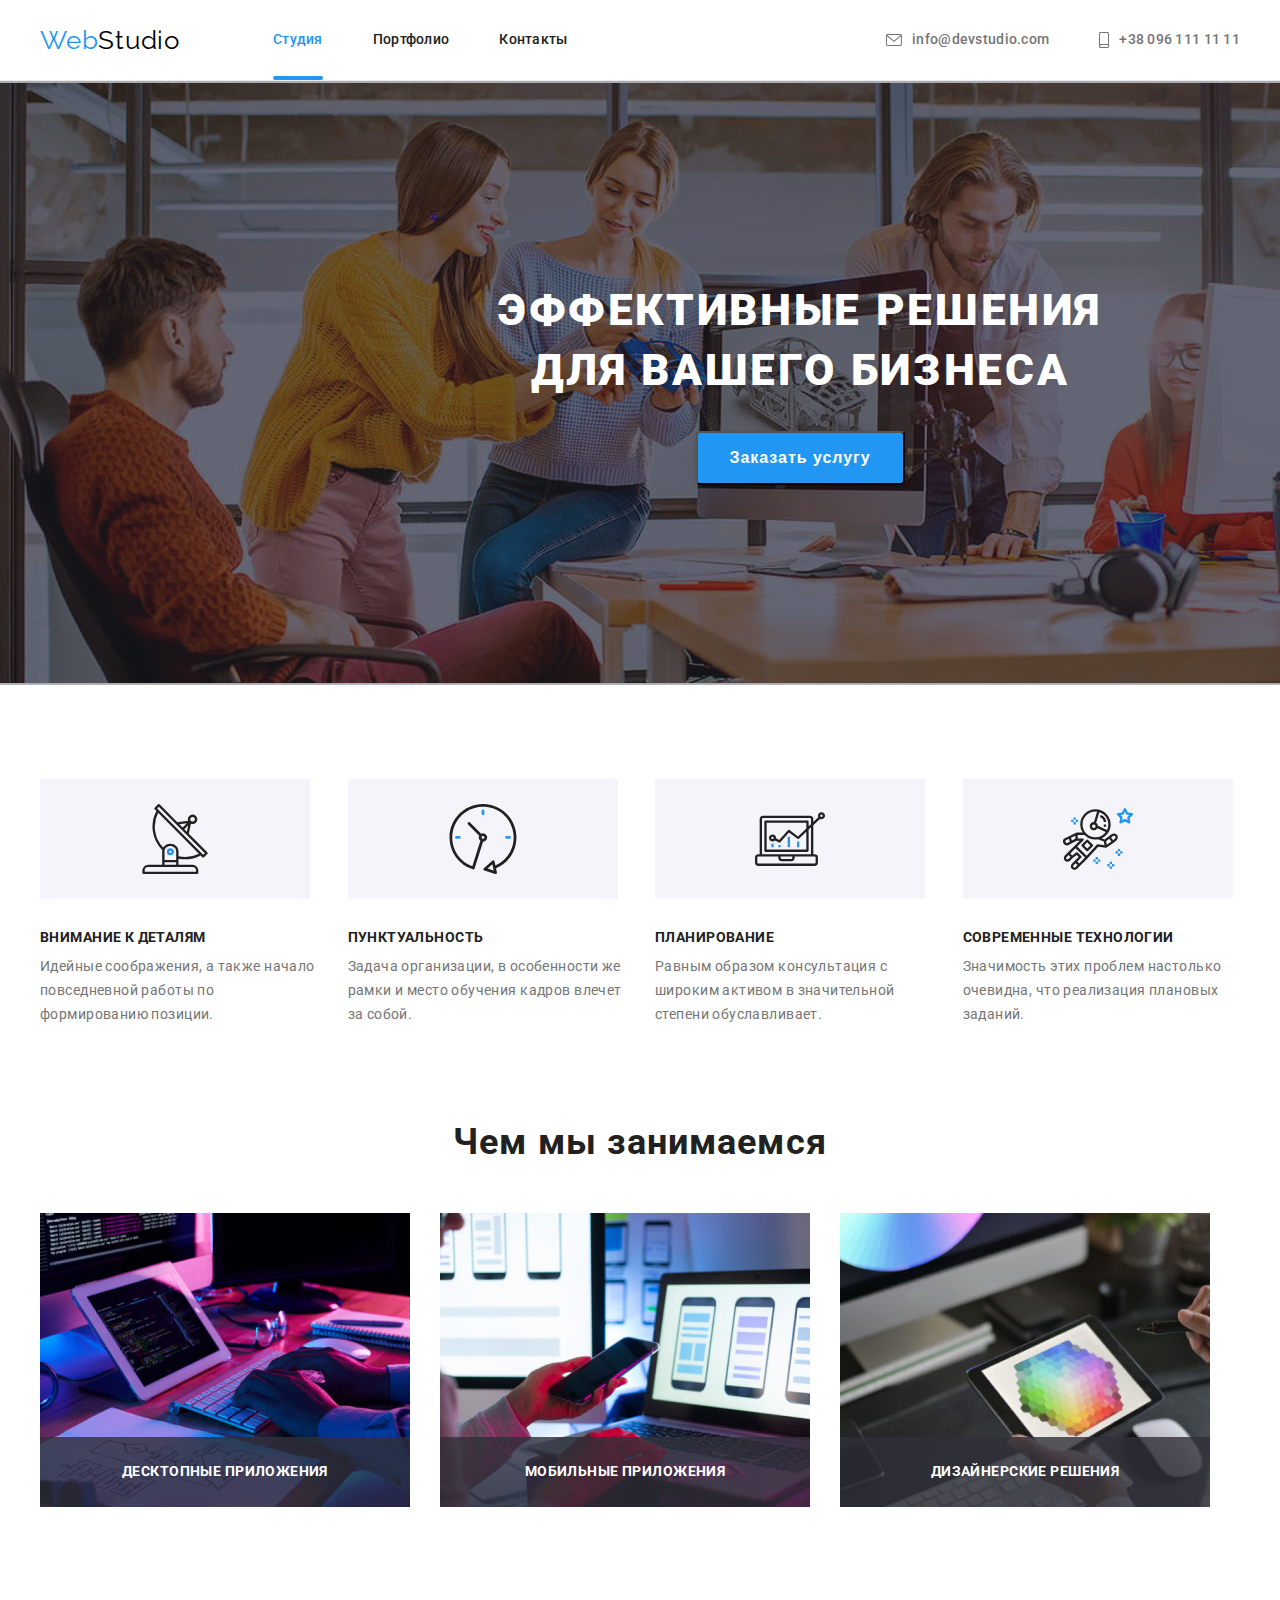
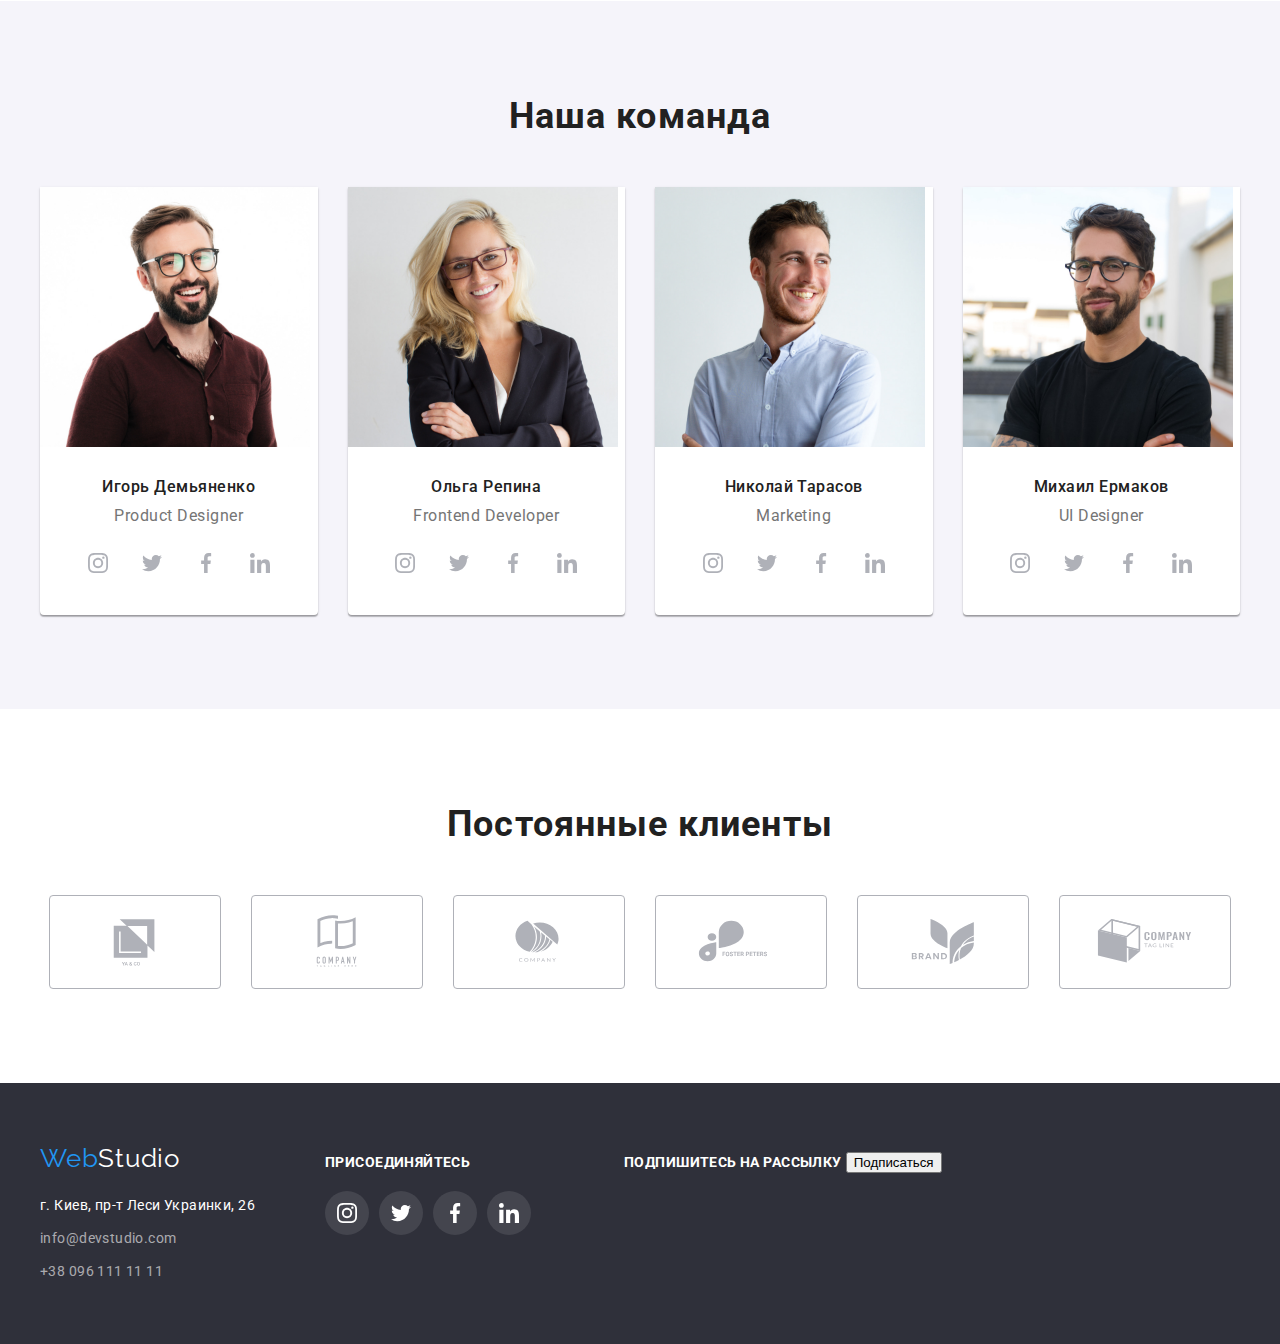
==== index.html @ 495a9220 "Initial commit" ====
<!DOCTYPE html>
<html lang="ru">
  <head>
    <meta charset="UTF-8" />
    <meta http-equiv="X-UA-Compatible" content="IE=edge" />
    <meta name="viewport" content="width=device-width, initial-scale=1.0" />
    <title>WebStudio</title>
    <link rel="preconnect" href="https://fonts.googleapis.com" />
    <link rel="preconnect" href="https://fonts.gstatic.com" crossorigin />
    <link
      href="https://fonts.googleapis.com/css2?family=Raleway:wght@700&family=Roboto:wght@400;500;700;900&display=swap"
      rel="stylesheet"
    />
    <link
      rel="stylesheet"
      href="https://cdnjs.cloudflare.com/ajax/libs/modern-normalize/1.1.0/modern-normalize.min.css"
      integrity="sha512-wpPYUAdjBVSE4KJnH1VR1HeZfpl1ub8YT/NKx4PuQ5NmX2tKuGu6U/JRp5y+Y8XG2tV+wKQpNHVUX03MfMFn9Q=="
      crossorigin="anonymous"
      referrerpolicy="no-referrer"
    />
    <link rel="stylesheet" href="./css/styles.css" />
  </head>

  <body class="body data-page">
    <header class="header">
      <div class="conteiner header-conteiner">
        <a href="" class="header-logo"
          ><span class="first-logo">Web</span>Studio</a
        >
        <nav class="header-nav">
          <ul class="site-list">
            <li class="header-item">
              <a class="nav-item--active current" href="">Студия</a>
            </li>
            <li class="header-item">
              <a class="nav-item" href="./portfolio.html">Портфолио</a>
            </li>
            <li class="header-item">
              <a class="nav-item" href="">Контакты</a>
            </li>
          </ul>
        </nav>
        <ul class="contacts">
          <li class="item">
            <a class="link-mail" href="mailto:info@devstudio.com"
              ><svg class="mail-icons" width="16" height="12">
                <use href="./images/icons.svg#mail"></use>
              </svg>
              info@devstudio.com
            </a>
          </li>
          <li class="item">
            <a class="link-tel" href="tel:+380961111111">
              <svg class="tel-icons" width="10" height="16">
                <use href="./images/icons.svg#smartphone"></use>
              </svg>
              +38 096 111 11 11
            </a>
          </li>
        </ul>
      </div>
    </header>
    <main>
      <!-- Hero -->
      <section class="section-hero">
        <div class="conteiner conteiner-hero">
          <h1 class="hero-title">Эффективные решения для вашего бизнеса</h1>
          <button data-modal-open class="hero-btn" type="button">
            Заказать услугу
          </button>
        </div>
      </section>
      <!-- Features -->
      <section class="features">
        <div class="conteiner">
          <ul class="features-list">
            <li class="features-item">
              <div class="conteiner-icons">
                <svg class="features-icons" width="70" height="70">
                  <use href="./images/icons.svg#antenna"></use>
                </svg>
              </div>
              <h3 class="features-titie">Внимание к деталям</h3>
              <p class="features-txt">
                Идейные соображения, а также начало повседневной работы по
                формированию позиции.
              </p>
            </li>
            <li class="features-item">
              <div class="conteiner-icons">
                <svg class="features-icons" width="70" height="70">
                  <use href="./images/icons.svg#clock"></use>
                </svg>
              </div>
              <h3 class="features-titie">Пунктуальность</h3>
              <p class="features-txt">
                Задача организации, в особенности же рамки и место обучения
                кадров влечет за собой.
              </p>
            </li>
            <li class="features-item">
              <div class="conteiner-icons">
                <svg class="features-icons" width="70" height="70">
                  <use href="./images/icons.svg#diagram"></use>
                </svg>
              </div>
              <h3 class="features-titie">Планирование</h3>
              <p class="features-txt">
                Равным образом консультация с широким активом в значительной
                степени обуславливает.
              </p>
            </li>
            <li class="features-item">
              <div class="conteiner-icons">
                <svg class="features-icons" width="70" height="70">
                  <use href="./images/icons.svg#astronaut"></use>
                </svg>
              </div>
              <h3 class="features-titie">Современные технологии</h3>
              <p class="features-txt">
                Значимость этих проблем настолько очевидна, что реализация
                плановых заданий.
              </p>
            </li>
          </ul>
        </div>
      </section>
      <!-- Specialization -->
      <section class="specialization">
        <div class="conteiner">
          <h2 class="specialization-title">Чем мы занимаемся</h2>
          <ul class="specialization-list">
            <li class="specialization-item">
              <img
                src="./images/specialization/box-1sq.jpg"
                alt="работа за компьютером"
                width="370"
                height="294"
              />
              <h3 class="special-name">ДЕСКТОПНЫЕ ПРИЛОЖЕНИЯ</h3>
            </li>
            <li class="specialization-item">
              <img
                src="./images/specialization/box-2sq.jpg"
                alt="работа с телефоном"
                width="370"
                height="294"
              />
              <h3 class="special-name">МОБИЛЬНЫЕ ПРИЛОЖЕНИЯ</h3>
            </li>
            <li class="specialization-item">
              <img
                src="./images/specialization/box-3sq.jpg"
                alt="работа с планшетом"
                width="370"
                height="294"
              />
              <h3 class="special-name">ДИЗАЙНЕРСКИЕ РЕШЕНИЯ</h3>
            </li>
          </ul>
        </div>
      </section>
      <!-- Section team -->
      <section class="team">
        <div class="conteiner">
          <h2 class="team-title">Наша команда</h2>
          <ul class="team-list">
            <li class="team-item">
              <img
                src="./images/team/img-1sq.jpg"
                alt="Игорь Демьяненко"
                width="270"
                height="260"
              />
              <div class="card-name">
                <h3 class="team-caption">Игорь Демьяненко</h3>
                <p class="team-txt" lang="en">Product Designer</p>
                <ul class="icons-list">
                  <li>
                    <a
                      class="icons-link"
                      href=""
                      target="_blank"
                      rel="noopener noreferrer"
                      aria-label="instagram"
                    >
                      <svg class="social-icons" width="20" height="20">
                        <use href="./images/icons.svg#instagram"></use>
                      </svg>
                    </a>
                  </li>
                  <li>
                    <a
                      class="icons-link"
                      href=""
                      target="_blank"
                      rel="noopener noreferrer"
                      aria-label="twitter"
                    >
                      <svg class="social-icons" width="20" height="20">
                        <use href="./images/icons.svg#twitter"></use>
                      </svg>
                    </a>
                  </li>
                  <li>
                    <a
                      class="icons-link"
                      href=""
                      target="_blank"
                      rel="noopener noreferrer"
                      aria-label="facebook"
                    >
                      <svg class="social-icons" width="20" height="20">
                        <use href="./images/icons.svg#facebook"></use>
                      </svg>
                    </a>
                  </li>
                  <li>
                    <a
                      class="icons-link"
                      href=""
                      target="_blank"
                      rel="noopener noreferrer"
                      aria-label="linkedin"
                    >
                      <svg class="social-icons" width="20" height="20">
                        <use href="./images/icons.svg#linkedin"></use>
                      </svg>
                    </a>
                  </li>
                </ul>
              </div>
            </li>
            <li class="team-item">
              <img
                src="./images/team/img-2sq.jpg"
                alt="Ольга Репина"
                width="270"
                height="260"
              />
              <div class="card-name">
                <h3 class="team-caption">Ольга Репина</h3>
                <p class="team-txt" lang="en">Frontend Developer</p>
                <ul class="icons-list">
                  <li>
                    <a
                      class="icons-link"
                      href=""
                      target="_blank"
                      rel="noopener noreferrer"
                      aria-label="instagram"
                    >
                      <svg class="social-icons" width="20" height="20">
                        <use href="./images/icons.svg#instagram"></use>
                      </svg>
                    </a>
                  </li>
                  <li>
                    <a
                      class="icons-link"
                      href=""
                      target="_blank"
                      rel="noopener noreferrer"
                      aria-label="twitter"
                    >
                      <svg class="social-icons" width="20" height="20">
                        <use href="./images/icons.svg#twitter"></use>
                      </svg>
                    </a>
                  </li>
                  <li>
                    <a
                      class="icons-link"
                      href=""
                      target="_blank"
                      rel="noopener noreferrer"
                      aria-label="facebook"
                    >
                      <svg class="social-icons" width="20" height="20">
                        <use href="./images/icons.svg#facebook"></use>
                      </svg>
                    </a>
                  </li>
                  <li>
                    <a
                      class="icons-link"
                      href=""
                      target="_blank"
                      rel="noopener noreferrer"
                      aria-label="linkedin"
                    >
                      <svg class="social-icons" width="20" height="20">
                        <use href="./images/icons.svg#linkedin"></use>
                      </svg>
                    </a>
                  </li>
                </ul>
              </div>
            </li>
            <li class="team-item">
              <img
                src="./images/team/img-3sq.jpg"
                alt="Николай Тарасов"
                width="270"
                height="260"
              />
              <div class="card-name">
                <h3 class="team-caption">Николай Тарасов</h3>
                <p class="team-txt" lang="en">Marketing</p>
                <ul class="icons-list">
                  <li>
                    <a
                      class="icons-link"
                      href=""
                      target="_blank"
                      rel="noopener noreferrer"
                      aria-label="instagram"
                    >
                      <svg class="social-icons" width="20" height="20">
                        <use href="./images/icons.svg#instagram"></use>
                      </svg>
                    </a>
                  </li>
                  <li>
                    <a
                      class="icons-link"
                      href=""
                      target="_blank"
                      rel="noopener noreferrer"
                      aria-label="twitter"
                    >
                      <svg class="social-icons" width="20" height="20">
                        <use href="./images/icons.svg#twitter"></use>
                      </svg>
                    </a>
                  </li>
                  <li>
                    <a
                      class="icons-link"
                      href=""
                      target="_blank"
                      rel="noopener noreferrer"
                      aria-label="facebook"
                    >
                      <svg class="social-icons" width="20" height="20">
                        <use href="./images/icons.svg#facebook"></use>
                      </svg>
                    </a>
                  </li>
                  <li>
                    <a
                      class="icons-link"
                      href=""
                      target="_blank"
                      rel="noopener noreferrer"
                      aria-label="linkedin"
                    >
                      <svg class="social-icons" width="20" height="20">
                        <use href="./images/icons.svg#linkedin"></use>
                      </svg>
                    </a>
                  </li>
                </ul>
              </div>
            </li>
            <li class="team-item">
              <img
                src="./images/team/img-4sq.jpg"
                alt="Михаил Ермаков"
                width="270"
                height="260"
              />
              <div class="card-name">
                <h3 class="team-caption">Михаил Ермаков</h3>
                <p class="team-txt" lang="en">UI Designer</p>
                <ul class="icons-list">
                  <li>
                    <a
                      class="icons-link"
                      href=""
                      target="_blank"
                      rel="noopener noreferrer"
                      aria-label="instagram"
                    >
                      <svg class="social-icons" width="20" height="20">
                        <use href="./images/icons.svg#instagram"></use>
                      </svg>
                    </a>
                  </li>
                  <li>
                    <a
                      class="icons-link"
                      href=""
                      target="_blank"
                      rel="noopener noreferrer"
                      aria-label="twitter"
                    >
                      <svg class="social-icons" width="20" height="20">
                        <use href="./images/icons.svg#twitter"></use>
                      </svg>
                    </a>
                  </li>
                  <li>
                    <a
                      class="icons-link"
                      href=""
                      target="_blank"
                      rel="noopener noreferrer"
                      aria-label="facebook"
                    >
                      <svg class="social-icons" width="20" height="20">
                        <use href="./images/icons.svg#facebook"></use>
                      </svg>
                    </a>
                  </li>
                  <li>
                    <a
                      class="icons-link"
                      href=""
                      target="_blank"
                      rel="noopener noreferrer"
                      aria-label="linkedin"
                    >
                      <svg class="social-icons" width="20" height="20">
                        <use href="./images/icons.svg#linkedin"></use>
                      </svg>
                    </a>
                  </li>
                </ul>
              </div>
            </li>
          </ul>
        </div>
      </section>
      <!-- Section clients -->
      <section class="clients">
        <div class="conteiner">
          <h2 class="clients-title">Постоянные клиенты</h2>
          <ul class="clients-list">
            <li class="clients-item">
              <a
                class="clients-link"
                href=""
                target="_blank"
                rel="noopener noreferrer"
                aria-label="YA & CO"
              >
                <svg class="clients-icons" width="106" height="60">
                  <use href="./images/icons.svg#logo-1"></use>
                </svg>
              </a>
            </li>
            <li class="clients-item">
              <a
                class="clients-link"
                href=""
                target="_blank"
                rel="noopener noreferrer"
                aria-label="TAGLINE HERE"
              >
                <svg class="clients-icons" width="106" height="60">
                  <use href="./images/icons.svg#logo-2"></use>
                </svg>
              </a>
            </li>
            <li class="clients-item">
              <a
                class="clients-link"
                href=""
                target="_blank"
                rel="noopener noreferrer"
                aria-label="COMPANY"
              >
                <svg class="clients-icons" width="106" height="60">
                  <use href="./images/icons.svg#logo-3"></use>
                </svg>
              </a>
            </li>
            <li class="clients-item">
              <a
                class="clients-link"
                href=""
                target="_blank"
                rel="noopener noreferrer"
                aria-label="FOSTER PETERS"
              >
                <svg class="clients-icons" width="106" height="60">
                  <use href="./images/icons.svg#logo-4"></use>
                </svg>
              </a>
            </li>
            <li class="clients-item">
              <a
                class="clients-link"
                href=""
                target="_blank"
                rel="noopener noreferrer"
                aria-label="BRAND"
              >
                <svg class="clients-icons" width="106" height="60">
                  <use href="./images/icons.svg#logo-5"></use>
                </svg>
              </a>
            </li>
            <li class="clients-item">
              <a
                class="clients-link"
                href=""
                target="_blank"
                rel="noopener noreferrer"
                aria-label="TAG LINE"
              >
                <svg class="clients-icons" width="106" height="60">
                  <use href="./images/icons.svg#logo-6"></use>
                </svg>
              </a>
            </li>
          </ul>
        </div>
      </section>
    </main>
    <footer class="footer">
      <div class="conteiner footer-conteiner">
        <div class="conteiner-adds">
          <a href="" class="footer-logo"
            ><span class="first-logo">Web</span>Studio</a
          >
          <address class="adds">
            <ul class="adds-list">
              <li class="adds-item">
                <a
                  class="adds-link"
                  href="https://goo.gl/maps/kPwxMx7PWrMd9NRP6"
                  target="_blank"
                  rel="noopener noreferrer"
                  >г. Киев, пр-т Леси Украинки, 26
                </a>
              </li>
              <li class="adds-item">
                <a class="adds-contact" href="mailto:info@devstudio.com"
                  >info@devstudio.com</a
                >
              </li>
              <li class="adds-item">
                <a class="adds-contact" href="tel:+380961111111"
                  >+38 096 111 11 11</a
                >
              </li>
            </ul>
          </address>
        </div>
        <div class="conteiner-connect">
          <h3 class="footer-title">Присоединяйтесь</h3>
          <ul class="connect-list">
            <li class="connect-item">
              <a
                class="link-connect"
                href=""
                target="_blank"
                rel="noopener noreferrer"
                aria-label="instagram"
              >
                <svg class="connect-icons" width="20" height="20">
                  <use href="./images/icons.svg#instagram"></use>
                </svg>
              </a>
            </li>
            <li class="connect-item">
              <a
                class="link-connect"
                href=""
                target="_blank"
                rel="noopener noreferrer"
                aria-label="twitter"
              >
                <svg class="connect-icons" width="20" height="20">
                  <use href="./images/icons.svg#twitter"></use>
                </svg>
              </a>
            </li>
            <li class="connect-item">
              <a
                class="link-connect"
                href=""
                target="_blank"
                rel="noopener noreferrer"
                aria-label="facebook"
              >
                <svg class="connect-icons" width="20" height="20">
                  <use href="./images/icons.svg#facebook"></use>
                </svg>
              </a>
            </li>
            <li class="connect-item">
              <a
                class="link-connect"
                href=""
                target="_blank"
                rel="noopener noreferrer"
                aria-label="linkedin"
              >
                <svg class="connect-icons" width="20" height="20">
                  <use href="./images/icons.svg#linkedin"></use>
                </svg>
              </a>
            </li>
          </ul>
        </div>
        <div class="footer-form">
          <form class="" name="footer-form">
            <label for=""
              ><span class="form-txt">ПОДПИШИТЕСЬ НА РАССЫЛКУ</span></label
            >
            <button type="submit">Подписаться</button>
          </form>
        </div>
      </div>
    </footer>
    <!-- Modal -->
    <div class="backdrop is-hidden" data-modal>
      <div class="modal">
        <button data-modal-close class="close-btn" type="button">
          <svg class="icon-close" width="11" height="11">
            <use href="./images/icons.svg#icon-close"></use>
          </svg>
        </button>
      </div>
    </div>
    <script src="./js/modal.js"></script>
  </body>
</html>
---- css/styles.css ----
:root {
  --title-text-color: #212121;
  --text-color: #757575;
  --akcent-color: #2196f3;
  --bgc-secondary: #2f303a;
  --logo-header-color: #000000;
  --logo-footer-color: #ffffff;
  --filter-button: #f5f4fa;
  --card-border: #eeeeee;
  --icons-basic-color: #afb1b8;
  --icons-secondary-color: #757575;
  --animation: 250ms cubic-bezier(0.4, 0, 0.2, 1);
}

.body {
  font-family: Roboto, sans-serif;
  color: var(--title-text-color);
  margin: auto;
}
.no-scroll {
  overflow: hidden;
}

.site-list,
.contacts,
.features-list,
.specialization-list,
.team-list,
.icons-list,
.clients-list,
.adds-list,
.connect-list,
.filters-list,
.portfolio-list {
  list-style-type: none;
}

h1,
h2,
h3,
h4,
h5,
h6,
p {
  padding: 0;
  margin: 0;
}

.contacts,
.features-list,
.specialization-list,
.team-list,
.clients-list,
.adds-list,
.filters-list,
.connect-list,
.portfolio-list,
.icons-list {
  padding: 0;
  margin: 0;
}

img {
  display: block;
  margin: 0;
}

.conteiner {
  width: 1200px;
  padding-left: 15px;
  padding-right: 15px;
  margin: 0 auto;
}

/* Header section */

.header {
  border-bottom: 1px solid #ececec;
}

.header-conteiner {
  display: flex;
  align-items: center;
}

.header-logo {
  margin-right: 93px;
}

.header-logo,
.footer-logo {
  color: var(--logo-header-color);

  font-family: "Raleway";
  font-size: 26px;
  line-height: 1.19;
  letter-spacing: 0.03em;
  text-decoration: none;
}

.first-logo {
  color: var(--akcent-color);
  font-family: "Raleway";
  font-size: 26px;
  line-height: 1.19;
  letter-spacing: 0.03em;
}

.header-nav {
  display: flex;
  margin-right: 0;
}
.site-list {
  display: flex;
  gap: 50px;
  padding-left: 0;
  padding-top: 0;
  padding-bottom: 0;
  margin: 0 auto;
}

.nav-item {
  display: block;
  padding-top: 32px;
  padding-bottom: 32px;

  color: var(--title-text-color);

  font-weight: 500;
  font-size: 14px;
  line-height: 1.14;
  letter-spacing: 0.02em;
  text-decoration: none;

  transition: color var(--animation);
}

.nav-item:hover,
.nav-item:focus {
  color: var(--akcent-color);
}
.nav-item--active {
  position: relative;
  display: block;
  padding-top: 32px;
  padding-bottom: 32px;

  color: var(--akcent-color);

  font-weight: 500;
  font-size: 14px;
  line-height: 1.14;
  letter-spacing: 0.02em;
  text-decoration: none;
}

.current::after {
  position: absolute;
  left: 0;
  bottom: 0;

  content: "";
  width: 100%;
  height: 4px;
  border-radius: 2px;
  background-color: var(--akcent-color);
}

.contacts {
  display: flex;
  margin-left: auto;
  gap: 50px;
}

.link-mail,
.link-tel {
  padding-top: 32px;
  padding-bottom: 32px;

  color: var(--text-color);

  font-weight: 500;
  font-size: 14px;
  line-height: 1.14;
  letter-spacing: 0.02em;
  text-decoration: none;

  transition: color var(--animation);
}
.link-mail,
.link-tel {
  display: flex;
  align-items: center;
  color: var(--icons-secondary-color);
}
.mail-icons,
.tel-icons {
  fill: currentColor;
  margin-right: 10px;
}
.mail-icons:hover,
.mail-icons:focus {
  fill: currentColor;
}

.link-mail:hover,
.link-tel:hover,
.link-mail:focus,
.link-tel:focus {
  color: var(--akcent-color);
}

/* Hero section */

.section-hero {
  width: 1600px;
  margin: 0 auto;
  padding: 200px 0;

  background-image: linear-gradient(
      to right,
      rgba(47, 48, 58, 0.4),
      rgba(47, 48, 58, 0.4)
    ),
    url(../images/img-hero-sq.jpeg);
  background-position: center;
  background-repeat: no-repeat;
}
/* .section-hero:hover {
  background-image: linear-gradient(
      to right,
      rgba(47, 48, 58, 0.4),
      rgba(47, 48, 58, 0.4)
    ),
    url(../images/img-hero-sq.jpeg);
} */
.conteiner-hero {
  width: 1200px;
  padding-left: 15px;
  padding-right: 15px;
  margin: 0 auto;
}

.hero-title {
  width: 696px;
  margin: auto;
  margin-bottom: 30px;

  color: var(--logo-footer-color);

  font-weight: 900;
  font-size: 44px;
  line-height: 1.36;
  text-align: center;
  letter-spacing: 0.06em;
  text-transform: uppercase;
}

.hero-btn {
  display: flex;
  flex-direction: row;
  align-items: flex-start;
  padding: 10px 32px;
  margin: auto;
  gap: 10px;

  box-shadow: 0px 4px 4px rgba(0, 0, 0, 0.15);
  border-radius: 4px;

  color: var(--logo-footer-color);
  background-color: var(--akcent-color);
  font-weight: 700;
  font-size: 16px;
  line-height: 1.88;
  letter-spacing: 0.06em;
}

.hero-btn:hover,
.hero-btn:focus {
  background-color: #188ce8;
}
.hero-btn,
.filters-btn {
  cursor: pointer;
}

/* Features section */

.features {
  padding-top: 94px;
  padding-bottom: 94px;
}

.features-list {
  display: flex;
  flex-direction: row;
  gap: 30px;
}

.features-item {
  flex-basis: calc((100% - 90px) / 4);
}
.conteiner-icons {
  display: flex;
  width: 270px;
  height: 120px;
  background-color: var(--filter-button);

  align-items: center;
  justify-content: center;
  margin-bottom: 30px;
}

.features-titie {
  margin-bottom: 10px;

  font-weight: 700;
  font-size: 14px;
  line-height: 1.17;
  letter-spacing: 0.03em;
  text-transform: uppercase;
}

.features-txt {
  color: var(--text-color);

  font-weight: 400;
  font-size: 14px;
  line-height: 1.71;
  letter-spacing: 0.03em;
}

/* Specialization section */

.specialization {
  padding-top: 0;
  padding-bottom: 94px;
}

.specialization-title,
.team-title {
  font-weight: 700;
  font-size: 36px;
  line-height: 1.17;
  text-align: center;
  letter-spacing: 0.03em;
}

.specialization-title {
  margin-bottom: 50px;
}
.specialization-list {
  display: flex;
}
.specialization-item {
  width: 370px;
  margin-right: 30px;
  position: relative;
}
.specialization-item:nth-child(3n) {
  margin-right: 0;
}

.special-name {
  width: 370px;
  height: 70px;

  font-size: 14px;
  line-height: 1.14;
  text-align: center;
  letter-spacing: 0.03em;
  text-transform: uppercase;
  color: var(--logo-footer-color);
  background-color: rgba(47, 48, 58, 0.8);

  position: absolute;
  left: 0;
  bottom: 0;
  display: flex;
  align-items: center;
  justify-content: center;
}

/* Team section */

.team {
  padding-top: 94px;
  padding-bottom: 94px;

  background-color: #f5f4fa;
}
.team-title {
  margin-bottom: 50px;
}

.team-list {
  display: flex;
  flex-wrap: wrap;
  gap: 30px;
}
.team-item {
  flex-basis: calc((100% - 90px) / 4);

  background-color: var(--logo-footer-color);

  box-shadow: 0px 1px 3px rgba(0, 0, 0, 0.12), 0px 1px 1px rgba(0, 0, 0, 0.14),
    0px 2px 1px rgba(0, 0, 0, 0.2);
  border-radius: 0px 0px 4px 4px;
}

.card-name {
  padding: 30px 10px;
}
.team-caption {
  display: block;
  margin-bottom: 10px;

  font-weight: 500;
  font-size: 16px;
  line-height: 1.19;
  letter-spacing: 0.03em;
  text-align: center;
}
.team-txt {
  margin-bottom: 16px;

  color: var(--text-color);

  font-size: 16px;
  line-height: 1.19;
  letter-spacing: 0.03em;
  text-align: center;
}

.icons-list {
  display: flex;
  align-items: center;
  justify-content: center;
  gap: 10px;
}

.icons-link {
  display: flex;
  align-items: center;
  justify-content: center;
  width: 44px;
  height: 44px;
  border-radius: 50%;
  color: var(--icons-basic-color);

  transition: background-color var(--animation), color var(--animation);
}

.social-icons {
  fill: currentColor;
}

.icons-link:hover,
.icons-link:focus {
  color: var(--logo-footer-color);
  background-color: var(--akcent-color);
}

.clients {
  padding-top: 94px;
  padding-bottom: 94px;
}
.clients-title {
  font-weight: 700;
  font-size: 36px;
  line-height: 1.17;
  text-align: center;
  letter-spacing: 0.03em;

  margin-bottom: 50px;
}

.clients-list {
  display: flex;
  align-items: center;
  justify-content: center;
  gap: 30px;
}

.clients-link {
  display: flex;
  align-items: center;
  justify-content: center;
  width: 170px;
  height: 92px;
  border: 1px solid var(--icons-basic-color);
  border-radius: 4px;
  color: var(--icons-basic-color);

  transition: border-color var(--animation), color var(--animation);
}
.clients-link:hover,
.clients-link:focus {
  color: var(--akcent-color);
  border: 1px solid var(--akcent-color);
  border-radius: 4px;
}
.clients-icons {
  fill: currentColor;
}

/* Footer */
.footer {
  padding-top: 60px;
  padding-bottom: 60px;
  background-color: var(--bgc-secondary);
}

.footer-conteiner {
  display: flex;
  align-items: baseline;

  background-color: var(--bgc-secondary);
}
.conteiner-adds {
  margin-right: 70px;
}

.footer-logo {
  display: block;
  margin-bottom: 20px;
  color: var(--logo-footer-color);
}
.adds-item:not(:last-child) {
  display: block;
  margin-bottom: 9px;
}

.adds-link {
  color: var(--logo-footer-color);

  font-weight: 400;
  font-size: 14px;
  font-style: normal;
  line-height: 1.71;
  letter-spacing: 0.03em;
  text-decoration: none;

  transition: color var(--animation);
}
.adds-link:hover,
.adds-link:focus {
  color: var(--akcent-color);
}
.adds-contact {
  color: rgba(255, 255, 255, 0.6);

  font-weight: 400;
  font-size: 14px;
  font-style: normal;
  line-height: 1.71;
  letter-spacing: 0.03em;
  text-decoration: none;

  transition: color var(--animation);
}
.adds-contact:hover,
.adds-contact:focus {
  color: var(--akcent-color);
}

.footer-title {
  font-weight: 700;
  font-size: 14px;
  line-height: 1.14;
  letter-spacing: 0.03em;
  text-transform: uppercase;
  color: var(--logo-footer-color);

  margin-bottom: 20px;
}

.connect-list {
  display: flex;
  align-items: center;
  justify-content: center;
  gap: 10px;
}
.link-connect {
  display: flex;
  align-items: center;
  justify-content: center;
  width: 44px;
  height: 44px;
  border-radius: 50%;

  background: rgba(255, 255, 255, 0.1);
  color: var(--logo-footer-color);

  transition: background-color var(--animation);
}
.link-connect:hover,
.link-connect:focus {
  background-color: var(--akcent-color);
}
.connect-icons {
  fill: currentColor;
}

.footer-form {
  display: flex;
  margin-left: 93px;
}
.form-txt {
  font-weight: 700;
  font-size: 14px;
  line-height: 1.14;
  letter-spacing: 0.03em;

  color: var(--logo-footer-color);
}
/* Modal */

.backdrop {
  position: fixed;
  top: 0;
  left: 0;

  width: 100%;
  height: 100%;

  background-color: rgba(0, 0, 0, 0.2);

  transition: opacity var(--animation);
}

.backdrop.is-hidden {
  opacity: 0;
  pointer-events: none;
}

.modal {
  position: absolute;
  top: 50%;
  left: 50%;
  transform: translate(-50%, -50%);

  width: 528px;
  height: 581px;

  background-color: var(--logo-footer-color);
  box-shadow: 0px 1px 3px rgba(0, 0, 0, 0.12), 0px 1px 1px rgba(0, 0, 0, 0.14),
    0px 2px 1px rgba(0, 0, 0, 0.2);
  border-radius: 4px;
}

.close-btn {
  position: absolute;
  top: 0;
  right: 0;

  width: 30px;
  height: 30px;

  cursor: pointer;
  border-radius: 50%;
  border: 1px solid rgba(0, 0, 0, 0.1);
  margin-top: 8px;
  margin-right: 8px;
  padding: 0;
}

/* Portfolio */

.portfolio-section {
  padding-top: 94px;
  padding-bottom: 94px;
}

.filters-list {
  display: flex;
  justify-content: center;
  gap: 8px;
  margin-bottom: 50px;
}

.filters-btn {
  padding: 6px 22px;
  background-color: var(--filter-button);
  color: var(--title-text-color);
  text-decoration: none;

  font-weight: 500;
  font-size: 16px;
  line-height: 1.62;
  letter-spacing: 0.03em;
  border-radius: 4px;
  border: none;

  transition: background-color var(--animation), color var(--animation),
    box-shadow var(--animation);
}
.filters-btn:hover,
.filters-btn:focus {
  background-color: var(--akcent-color);
  color: var(--logo-footer-color);
  box-shadow: 0px 3px 1px rgba(0, 0, 0, 0.1), 0px 1px 2px rgba(0, 0, 0, 0.08),
    0px 2px 2px rgba(0, 0, 0, 0.12);
}
.portfolio-list {
  display: flex;
  flex-wrap: wrap;
  gap: 30px;
}

.portfolio-item {
  flex-basis: calc((100% - 60px) / 3);
}
.work-name {
  padding: 20px 24px;
  border: 1px solid #eeeeee;
  border-top: none;
}

.link {
  display: block;
  text-decoration: none;
  color: var(--text-color);

  transition: box-shadow var(--animation);
}

.link:hover,
.link:focus {
  box-shadow: 0px 1px 1px rgba(0, 0, 0, 0.12), 0px 4px 4px rgba(0, 0, 0, 0.06),
    1px 4px 6px rgba(0, 0, 0, 0.16);
}
.overlay {
  position: relative;
  overflow: hidden;
  top: 0;
  left: 0;
}
.overlay-txt {
  position: absolute;
  top: 0;
  left: 0;

  width: 100%;
  height: 100%;

  background-color: rgba(33, 150, 243, 0.9);
  transform: translateY(100%);
  transition: transform var(--animation);
}
.link:hover .overlay-txt,
.link:focus .overlay-txt {
  transform: translateY(0);
}

.text {
  font-size: 18px;
  line-height: 1.56;
  letter-spacing: 0.03em;
  padding: 63px 24px;
  color: var(--logo-footer-color);
}

.portfolio-title {
  margin-bottom: 4px;

  color: var(--title-text-color);
  font-weight: 700;
  font-size: 18px;
  line-height: 2;
  letter-spacing: 0.06em;
}

.portfolio-text {
  color: var(--text-color);

  font-weight: 400;
  font-size: 16px;
  line-height: 1.88;
  letter-spacing: 0.03em;
}
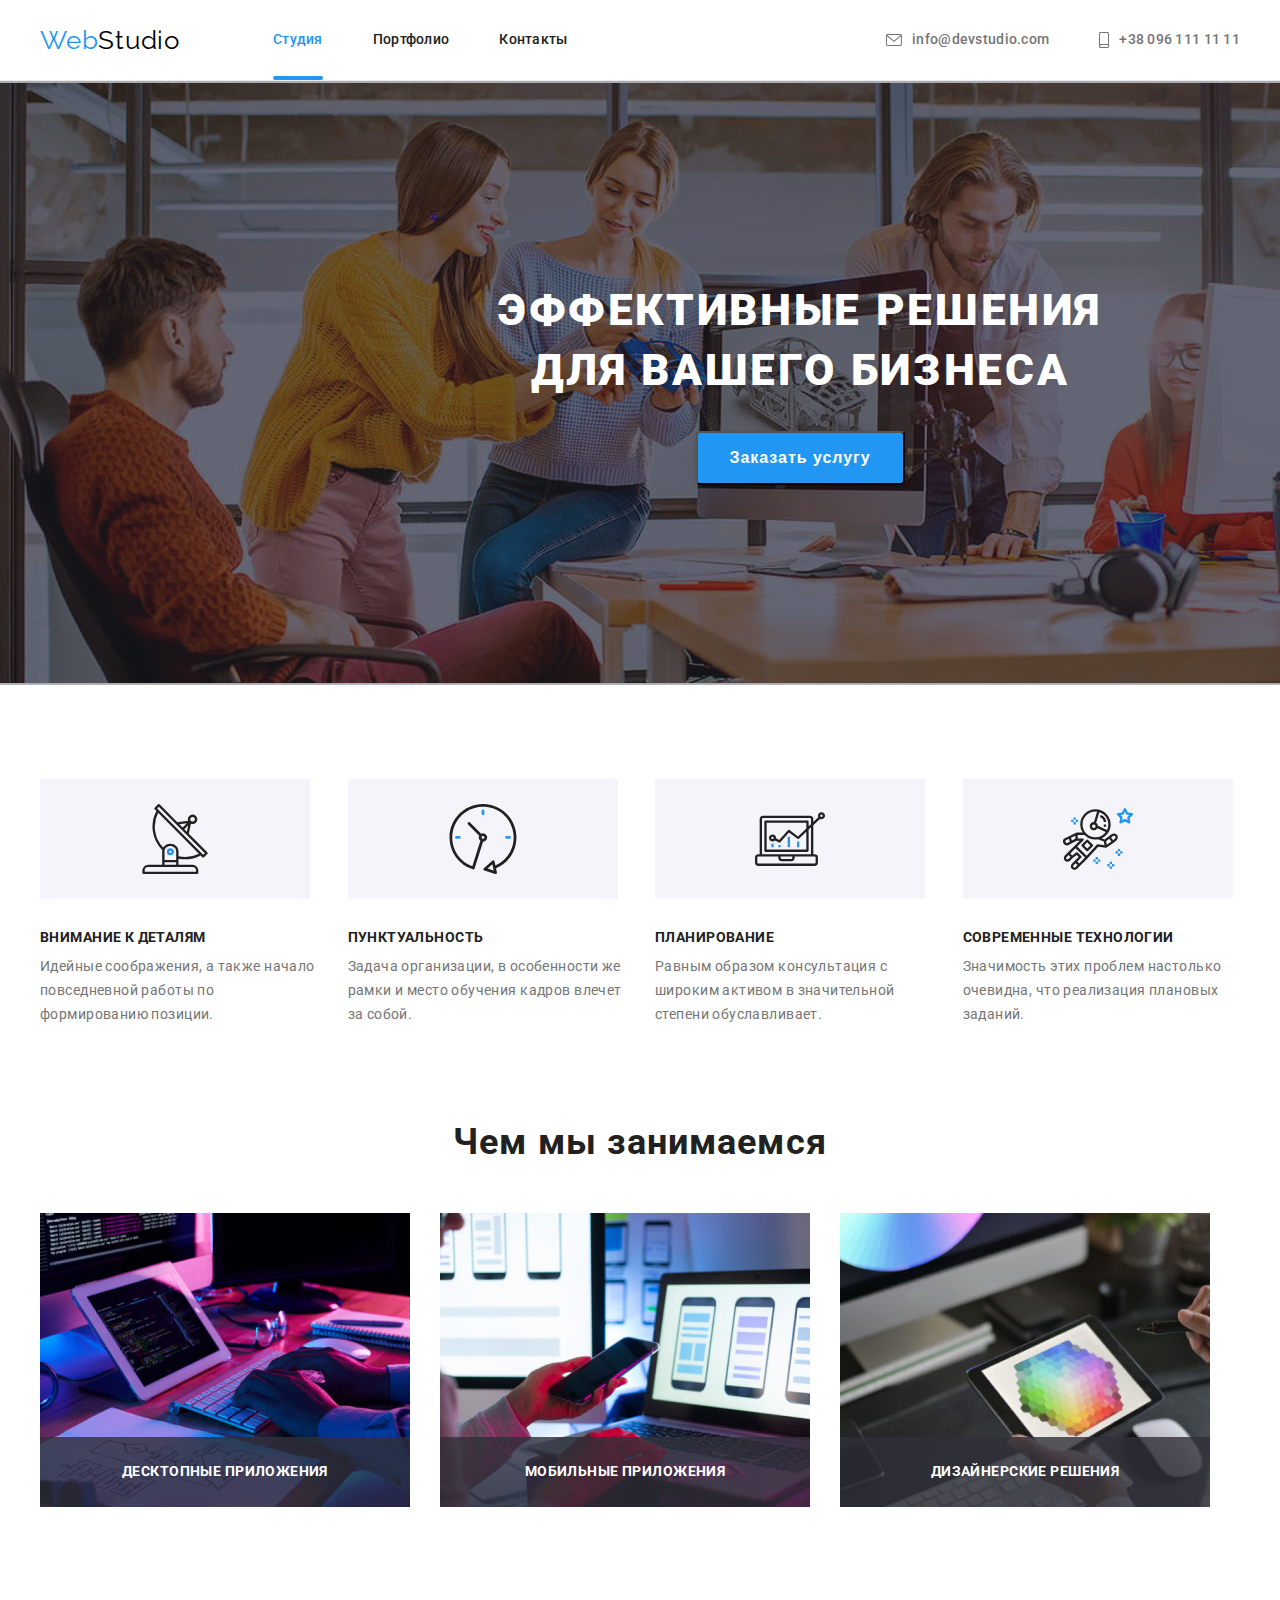
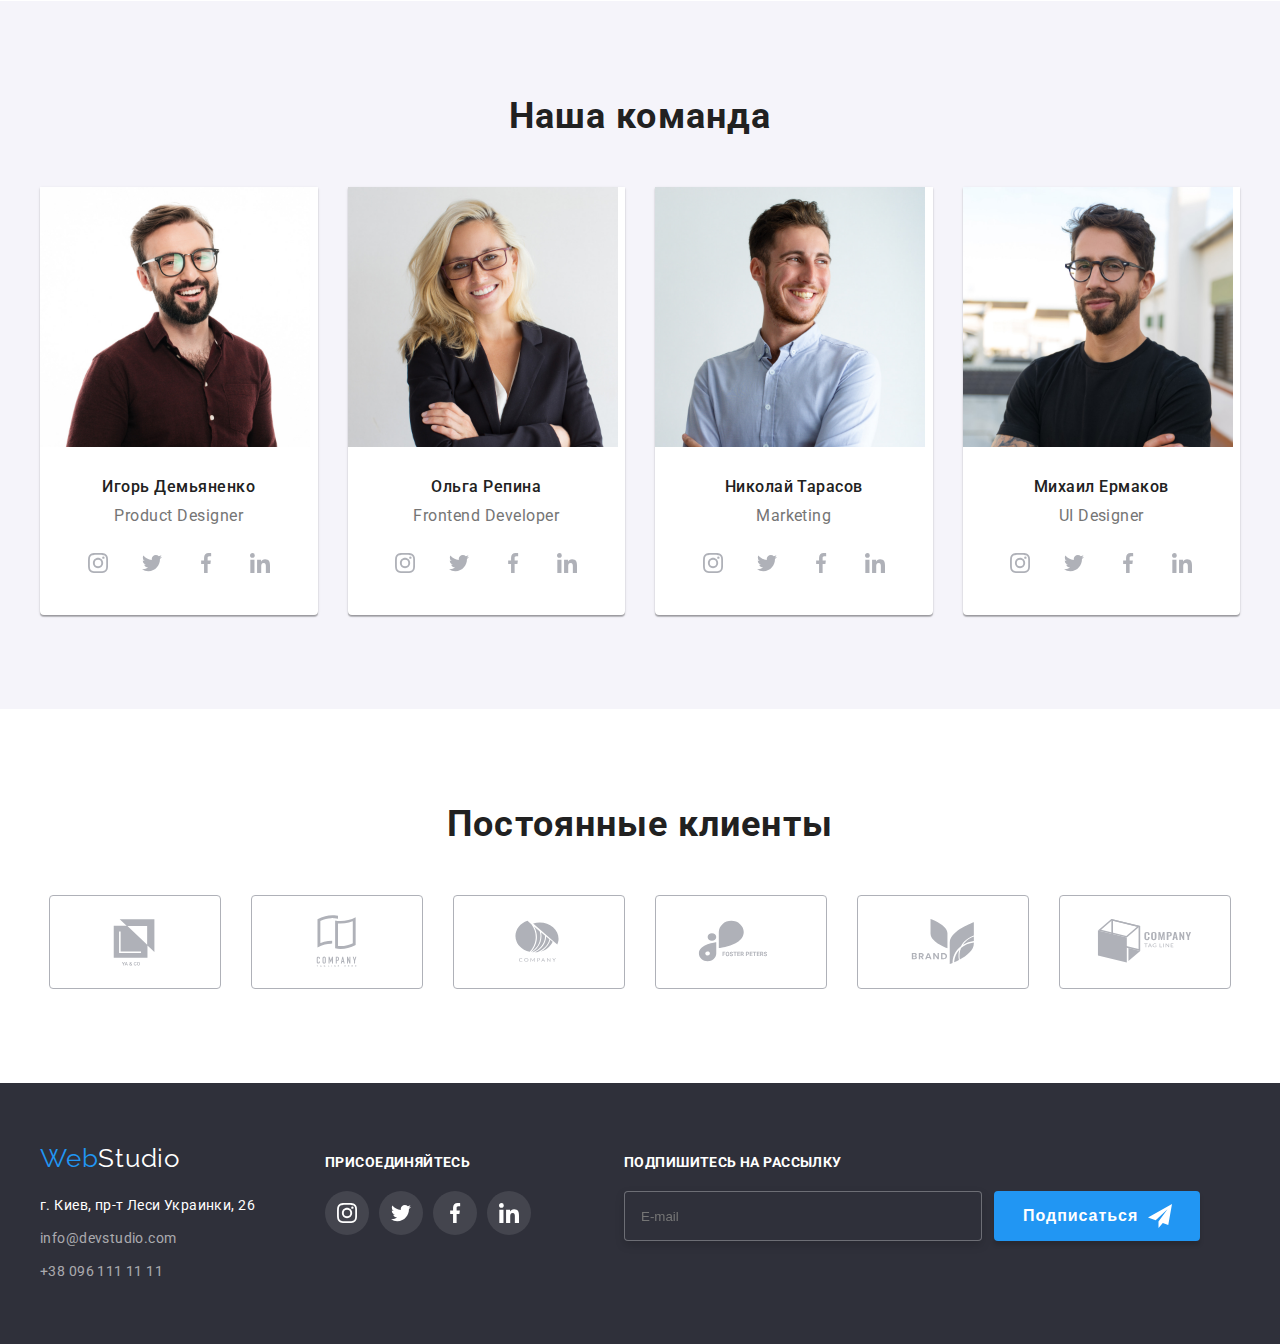
==== commit 7f6ebf66: "Вносит разметку Формы в футер" ====
--- a/index.html
+++ b/index.html
@@ -607,12 +607,21 @@
           </ul>
         </div>
         <div class="footer-form">
-          <form class="" name="footer-form">
-            <label for=""
-              ><span class="form-txt">ПОДПИШИТЕСЬ НА РАССЫЛКУ</span></label
-            >
-            <button type="submit">Подписаться</button>
-          </form>
+          <h3 class="form-txt">Подпишитесь на рассылку</h3>
+          <div class="mail-form">
+            <input
+              class="footer-input"
+              type="email"
+              name="email"
+              placeholder="E-mail"
+            />
+            <button class="form-btn" type="submit">
+              <span class="txt-btn">Подписаться</span>
+              <svg class="form-icon" width="24" height="24">
+                <use href="./images/icons.svg#icon-send"></use>
+              </svg>
+            </button>
+          </div>
         </div>
       </div>
     </footer>
--- a/css/styles.css
+++ b/css/styles.css
@@ -603,7 +603,7 @@
 }
 
 .footer-form {
-  display: flex;
+  display: block;
   margin-left: 93px;
 }
 .form-txt {
@@ -611,7 +611,57 @@
   font-size: 14px;
   line-height: 1.14;
   letter-spacing: 0.03em;
-
+  text-transform: uppercase;
+
+  margin-bottom: 20px;
+
+  color: var(--logo-footer-color);
+}
+
+.mail-form {
+  display: flex;
+  align-items: center;
+  justify-content: center;
+  gap: 12px;
+}
+
+.footer-input {
+  box-sizing: border-box;
+  width: 358px;
+  height: 50px;
+  padding-left: 16px;
+
+  border: 1px solid rgba(255, 255, 255, 0.3);
+  filter: drop-shadow(0px 4px 4px rgba(0, 0, 0, 0.15));
+  border-radius: 4px;
+
+  background-color: var(--bgc-secondary);
+  color: var(--logo-footer-color);
+}
+
+.form-btn {
+  display: flex;
+  gap: 10px;
+  align-items: center;
+  justify-content: center;
+
+  padding: 10px 28px 10px 29px;
+
+  box-shadow: 0px 4px 4px rgba(0, 0, 0, 0.15);
+  border-radius: 4px;
+  border: none;
+  color: var(--logo-footer-color);
+  background-color: var(--akcent-color);
+}
+
+.txt-btn {
+  font-weight: 700;
+  font-size: 16px;
+  line-height: 1.88;
+  letter-spacing: 0.06em;
+}
+
+.form-icon {
   color: var(--logo-footer-color);
 }
 /* Modal */
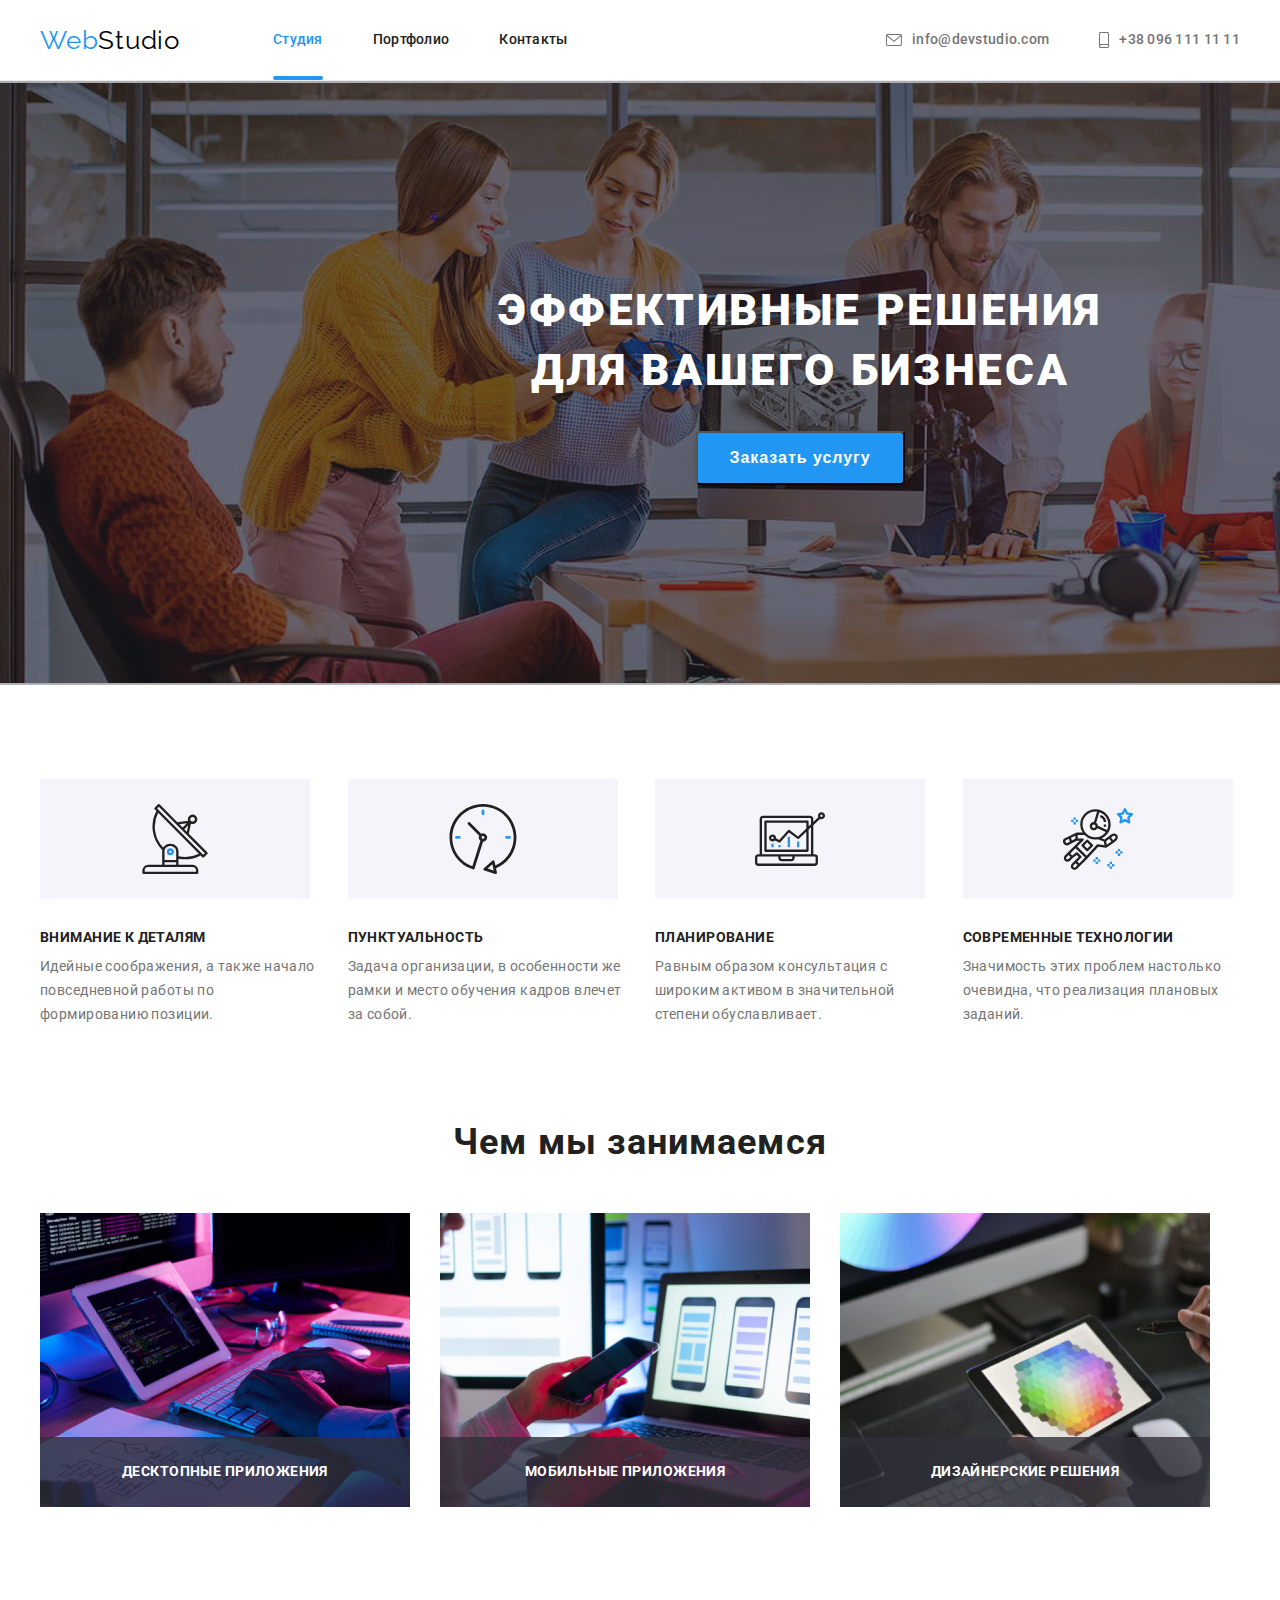
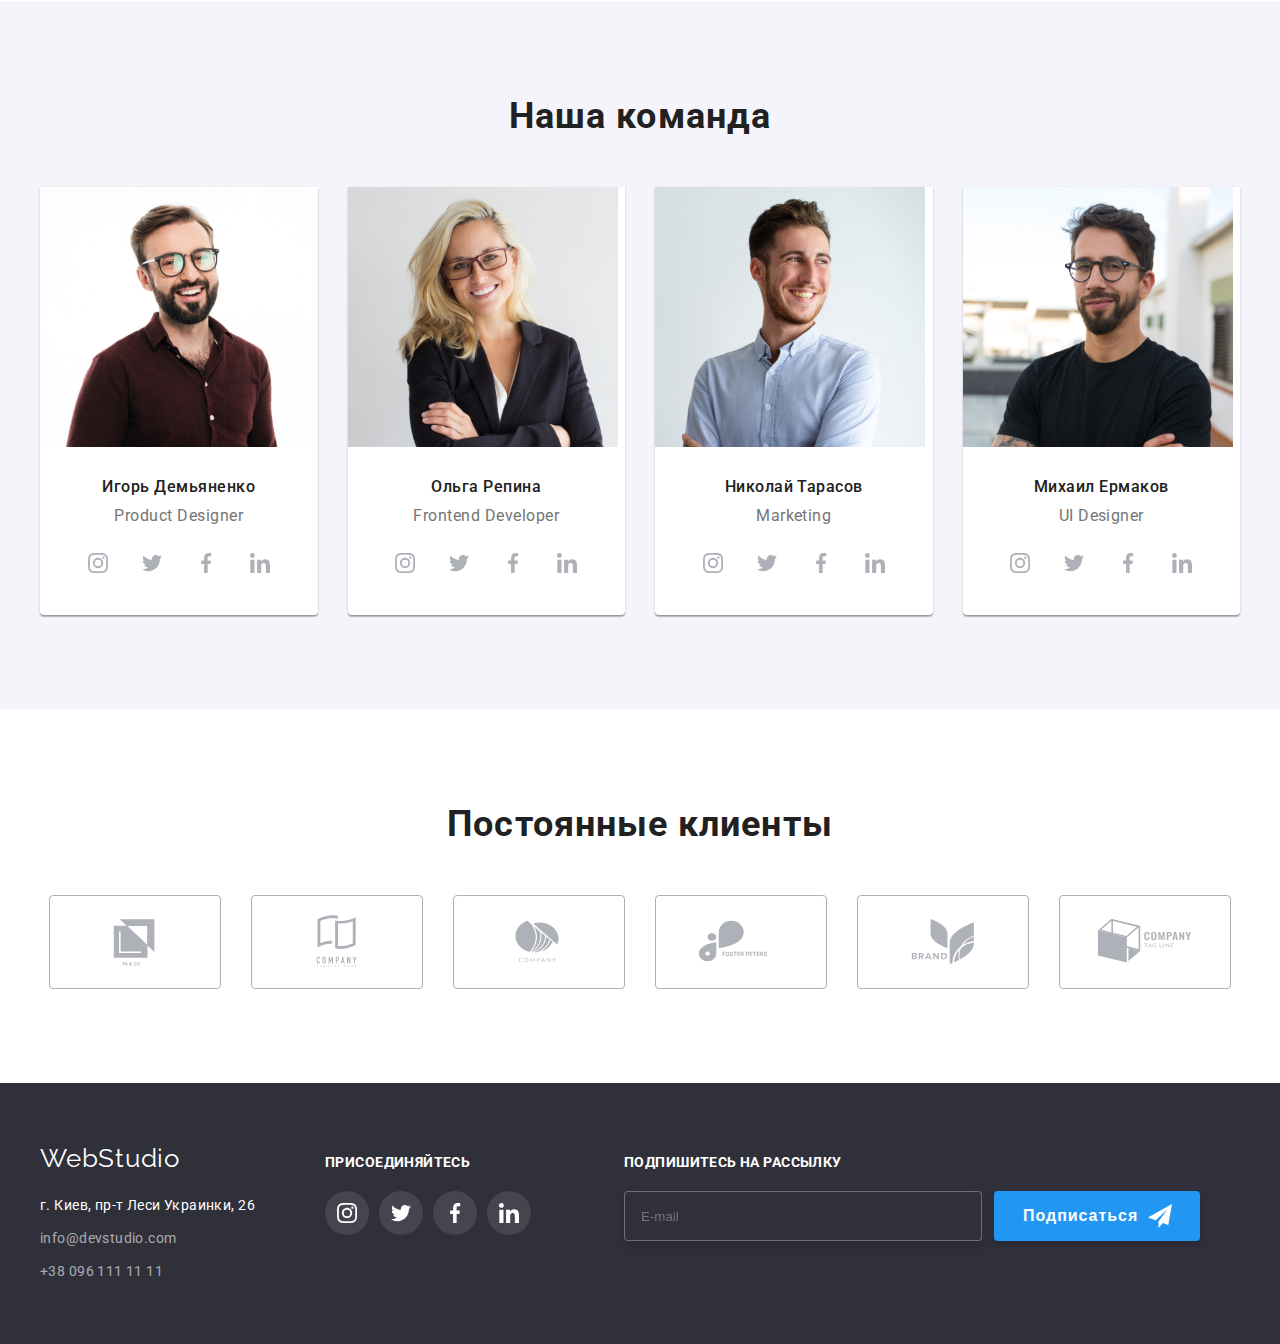
==== commit c778c179: "изменяет стилизацию по БЭМ" ====
--- a/index.html
+++ b/index.html
@@ -23,20 +23,20 @@
 
   <body class="body data-page">
     <header class="header">
-      <div class="conteiner header-conteiner">
-        <a href="" class="header-logo"
-          ><span class="first-logo">Web</span>Studio</a
+      <div class="conteiner header__conteiner">
+        <a href="" class="header__logo"
+          ><span class="header__logo--first-logo">Web</span>Studio</a
         >
-        <nav class="header-nav">
-          <ul class="site-list">
-            <li class="header-item">
-              <a class="nav-item--active current" href="">Студия</a>
-            </li>
-            <li class="header-item">
-              <a class="nav-item" href="./portfolio.html">Портфолио</a>
-            </li>
-            <li class="header-item">
-              <a class="nav-item" href="">Контакты</a>
+        <nav class="nav">
+          <ul class="nav__list">
+            <li class="nav__item">
+              <a class="nav__link--active current" href="">Студия</a>
+            </li>
+            <li class="nav__item">
+              <a class="nav__link" href="./portfolio.html">Портфолио</a>
+            </li>
+            <li class="nav__item">
+              <a class="nav__link" href="">Контакты</a>
             </li>
           </ul>
         </nav>
@@ -608,7 +608,7 @@
         </div>
         <div class="footer-form">
           <h3 class="form-txt">Подпишитесь на рассылку</h3>
-          <div class="mail-form">
+          <form class="mail-form">
             <input
               class="footer-input"
               type="email"
@@ -621,7 +621,7 @@
                 <use href="./images/icons.svg#icon-send"></use>
               </svg>
             </button>
-          </div>
+          </form>
         </div>
       </div>
     </footer>
@@ -633,6 +633,64 @@
             <use href="./images/icons.svg#icon-close"></use>
           </svg>
         </button>
+        <form class="register-form">
+          <strong class="reg-title"
+            >Оставьте свои данные, мы вам перезвоним</strong
+          >
+          <div class="reg-group" role="group">
+            <label class="reg-wrap" for="name">
+              <span class="reg-form-lable">Имя</span>
+              <input class="reg-input" type="text" name="Имя" id="name" />
+              <svg class="reg-icons" width="12" height="12">
+                <use href="./images/icons.svg#icon-name"></use>
+              </svg>
+            </label>
+            <label class="reg-wrap" for="phone">
+              <span class="reg-form-lable">Телефон</span>
+              <input class="reg-input" type="tel" name="Телефон" id="phone" />
+              <svg class="reg-icons" width="13" height="13">
+                <use href="./images/icons.svg#icon-phone"></use>
+              </svg>
+            </label>
+            <label class="reg-wrap" for="mail">
+              <span class="reg-form-lable">Почта</span>
+              <input class="reg-input" type="email" name="Почта" id="mail" />
+              <svg class="reg-icons" width="15" height="12">
+                <use href="./images/icons.svg#icon-mail"></use>
+              </svg>
+            </label>
+            <label class="reg-wrap" for="coment">
+              <span class="reg-form-lable">Комментарий</span>
+              <textarea
+                class="reg-message"
+                id="coment"
+                placeholder="Введите текст"
+              ></textarea>
+            </label>
+          </div>
+          <label class="agree-form">
+            <input
+              class="agree-input visualy-hidden"
+              type="checkbox"
+              name="agreement"
+            />
+            <svg class="agree-icon" width="16" height="15">
+              <use
+                class="agree-icon-uncheck"
+                href="./images/icons.svg#icon-uncheck"
+              ></use>
+              <use
+                class="agree-icon-check"
+                href="./images/icons.svg#icon-check"
+              ></use>
+            </svg>
+            <span class="agree-txt"
+              >Соглашаюсь с рассылкой и принимаю
+              <a class="agree-link" href="">Условия договора</a></span
+            >
+          </label>
+          <button class="send-btn" type="submit">Отправить</button>
+        </form>
       </div>
     </div>
     <script src="./js/modal.js"></script>
--- a/css/styles.css
+++ b/css/styles.css
@@ -17,11 +17,28 @@
   color: var(--title-text-color);
   margin: auto;
 }
+
+.visualy-hidden {
+  position: absolute;
+  white-space: nowrap;
+  width: 1px;
+  height: 1px;
+  overflow: hidden;
+  border: 0;
+  padding: 0;
+  clip-path: inset(50%);
+  margin: 1px;
+}
+
+.visualy-hidden:focus + .agree-icon .agree-icon-uncheck {
+  fill: var(--akcent-color);
+}
+
 .no-scroll {
   overflow: hidden;
 }
 
-.site-list,
+.nav__list,
 .contacts,
 .features-list,
 .specialization-list,
@@ -78,16 +95,16 @@
   border-bottom: 1px solid #ececec;
 }
 
-.header-conteiner {
-  display: flex;
-  align-items: center;
-}
-
-.header-logo {
+.header__conteiner {
+  display: flex;
+  align-items: center;
+}
+
+.header__logo {
   margin-right: 93px;
 }
 
-.header-logo,
+.header__logo,
 .footer-logo {
   color: var(--logo-header-color);
 
@@ -98,7 +115,7 @@
   text-decoration: none;
 }
 
-.first-logo {
+.header__logo--first-logo {
   color: var(--akcent-color);
   font-family: "Raleway";
   font-size: 26px;
@@ -106,11 +123,12 @@
   letter-spacing: 0.03em;
 }
 
-.header-nav {
+.nav {
   display: flex;
   margin-right: 0;
 }
-.site-list {
+
+.nav__list {
   display: flex;
   gap: 50px;
   padding-left: 0;
@@ -119,13 +137,12 @@
   margin: 0 auto;
 }
 
-.nav-item {
+.nav__link {
   display: block;
   padding-top: 32px;
   padding-bottom: 32px;
 
   color: var(--title-text-color);
-
   font-weight: 500;
   font-size: 14px;
   line-height: 1.14;
@@ -135,18 +152,18 @@
   transition: color var(--animation);
 }
 
-.nav-item:hover,
-.nav-item:focus {
+.nav__link:hover,
+.nav__link:focus {
   color: var(--akcent-color);
 }
-.nav-item--active {
+
+.nav__link--active {
   position: relative;
   display: block;
   padding-top: 32px;
   padding-bottom: 32px;
 
   color: var(--akcent-color);
-
   font-weight: 500;
   font-size: 14px;
   line-height: 1.14;
@@ -178,7 +195,6 @@
   padding-bottom: 32px;
 
   color: var(--text-color);
-
   font-weight: 500;
   font-size: 14px;
   line-height: 1.14;
@@ -187,17 +203,20 @@
 
   transition: color var(--animation);
 }
+
 .link-mail,
 .link-tel {
   display: flex;
   align-items: center;
   color: var(--icons-secondary-color);
 }
+
 .mail-icons,
 .tel-icons {
   fill: currentColor;
   margin-right: 10px;
 }
+
 .mail-icons:hover,
 .mail-icons:focus {
   fill: currentColor;
@@ -280,7 +299,8 @@
   background-color: #188ce8;
 }
 .hero-btn,
-.filters-btn {
+.filters-btn,
+.send-btn {
   cursor: pointer;
 }
 
@@ -636,7 +656,12 @@
   border-radius: 4px;
 
   background-color: var(--bgc-secondary);
-  color: var(--logo-footer-color);
+  outline: transparent;
+}
+
+.footer-input:focus {
+  color: var(--logo-footer-color);
+  border: solid var(--akcent-color);
 }
 
 .form-btn {
@@ -692,6 +717,7 @@
 
   width: 528px;
   height: 581px;
+  padding: 40px;
 
   background-color: var(--logo-footer-color);
   box-shadow: 0px 1px 3px rgba(0, 0, 0, 0.12), 0px 1px 1px rgba(0, 0, 0, 0.14),
@@ -706,6 +732,7 @@
 
   width: 30px;
   height: 30px;
+  background-color: transparent;
 
   cursor: pointer;
   border-radius: 50%;
@@ -713,6 +740,164 @@
   margin-top: 8px;
   margin-right: 8px;
   padding: 0;
+
+  transition: fill var(--animation);
+}
+
+.close-btn:hover,
+.close-btn:focus {
+  fill: var(--akcent-color);
+}
+
+.register-form {
+  text-align: center;
+}
+
+.reg-title {
+  display: block;
+  font-size: 20px;
+  line-height: 1.15;
+  text-align: center;
+  letter-spacing: 0.03em;
+
+  margin-bottom: 13px;
+
+  color: var(--title-text-color);
+}
+
+.reg-group {
+  display: block;
+  margin-bottom: 20px;
+}
+
+.reg-wrap {
+  position: relative;
+  display: block;
+  margin-bottom: 9px;
+  text-align: left;
+}
+
+.reg-wrap:last-child {
+  margin-bottom: 0;
+}
+
+.reg-form-lable {
+  font-weight: 400;
+  font-size: 12px;
+  line-height: 1.17;
+  letter-spacing: 0.01em;
+  cursor: pointer;
+  margin-bottom: 4px;
+
+  color: var(--text-color);
+}
+
+.reg-input {
+  width: 448px;
+  height: 40px;
+  padding-left: 42px;
+  border: 1px solid rgba(33, 33, 33, 0.2);
+  border-radius: 4px;
+  cursor: pointer;
+  outline: transparent;
+}
+
+.reg-input:focus {
+  border-color: var(--akcent-color);
+}
+
+.reg-icons {
+  position: absolute;
+  top: 35px;
+  left: 15px;
+  color: var(--title-text-color);
+}
+.reg-wrap:focus-within > .reg-icons {
+  fill: var(--akcent-color);
+}
+.reg-message {
+  width: 448px;
+  height: 120px;
+  border: 1px solid rgba(33, 33, 33, 0.2);
+  border-radius: 4px;
+  resize: none;
+  padding: 12px 16px;
+  cursor: pointer;
+  outline: transparent;
+}
+
+.reg-message:focus {
+  border-color: var(--akcent-color);
+}
+
+.agree-form {
+  display: flex;
+  margin-bottom: 30px;
+  gap: 7px;
+  align-items: center;
+  justify-content: center;
+  cursor: pointer;
+}
+
+.agree-form:focus ~ .agree-icon .agree-icon-uncheck {
+  fill: var(--accent-color);
+}
+
+.agree-input:checked + .agree-icon .agree-icon-uncheck {
+  opacity: 0;
+}
+
+.agree-input:checked + .agree-icon .agree-icon-check {
+  opacity: 1;
+  fill: var(--logo-footer-color);
+}
+
+.agree-icon-check {
+  opacity: 0;
+}
+
+.agree-txt {
+  font-weight: 400;
+  font-size: 14px;
+  line-height: 1.71;
+  letter-spacing: 0.03em;
+  user-select: none;
+
+  color: var(--text-color);
+}
+
+.agree-link {
+  color: var(--akcent-color);
+}
+
+.agree-link:focus {
+  border-color: currentColor;
+}
+
+.send-btn {
+  display: inline-flex;
+  align-items: flex-start;
+  padding: 10px 55px;
+  margin: auto;
+  gap: 10px;
+
+  box-shadow: 0px 4px 4px rgba(0, 0, 0, 0.15);
+  border-radius: 4px;
+  border: none;
+
+  color: var(--logo-footer-color);
+  background-color: var(--akcent-color);
+  font-weight: 700;
+  font-size: 16px;
+  line-height: 1.88;
+  letter-spacing: 0.06em;
+
+  transition: background-color var(--animation);
+}
+
+.send-btn:hover,
+.send-btn:focus {
+  background-color: #188ce8;
 }
 
 /* Portfolio */
